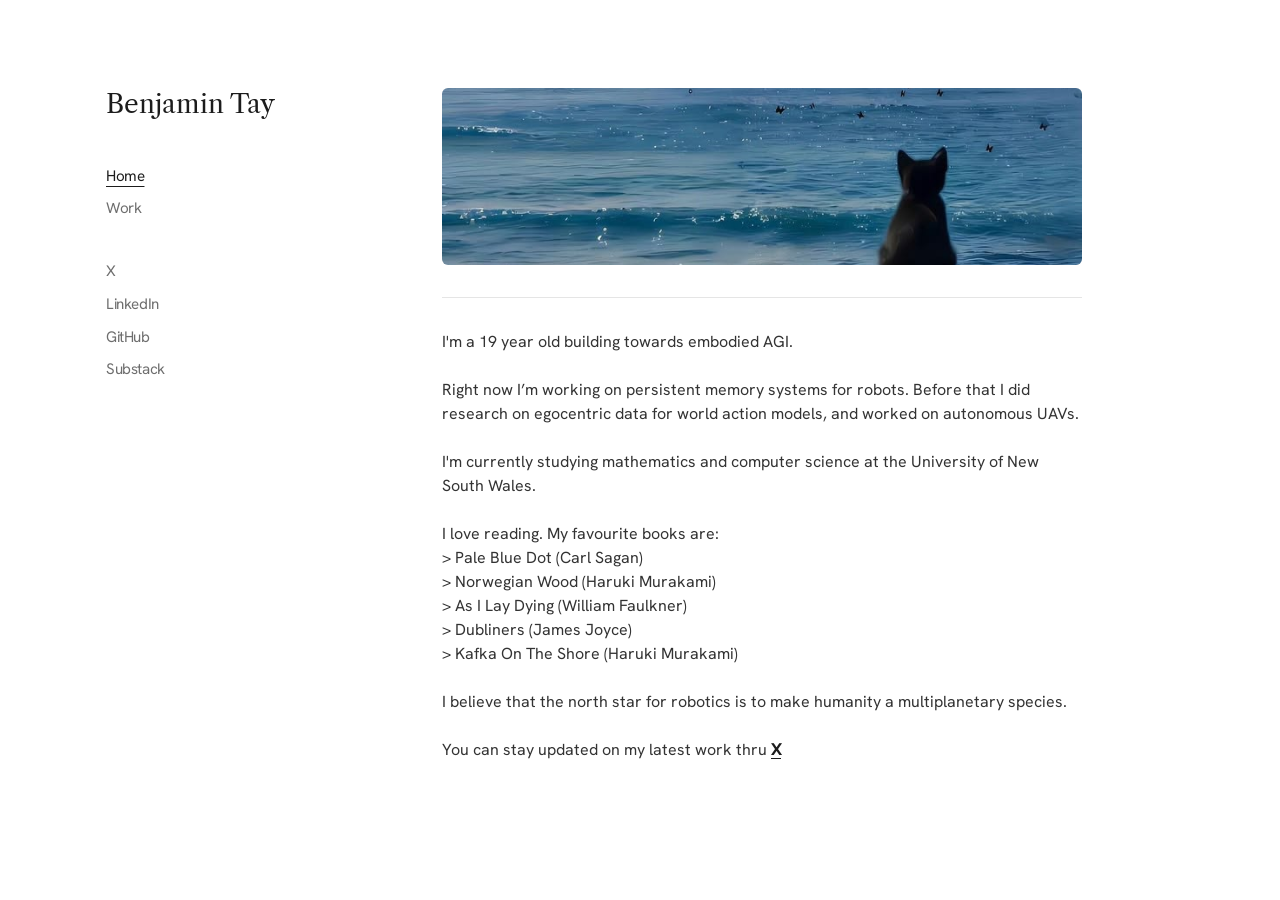
==== index.html @ 9c53ef59 "Redesign site: left sidebar layout, Work page with project popups - New Home and Work pages (Libre C" ====
<!doctype html>
<html lang="en">
<head>
  <meta charset="utf-8">
  <meta name="viewport" content="width=device-width, initial-scale=1">
  <meta name="description" content="The personal site of Benjamin Tay.">
  <title>Benjamin Tay</title>
  <link rel="preload" href="fonts/libre-caslon-text-400.woff2" as="font" type="font/woff2" crossorigin>
  <link rel="preload" href="fonts/hanken-grotesk-400.woff2" as="font" type="font/woff2" crossorigin>
  <link rel="stylesheet" href="styles.css">
</head>
<body>
  <div class="shell">
    <aside class="side">
      <h1 class="site-name">Benjamin Tay</h1>
      <nav class="nav-primary" aria-label="Primary">
        <a href="/" aria-current="page">Home</a>
        <a href="/work">Work</a>
      </nav>
      <nav class="nav-social" aria-label="Social">
        <a href="https://x.com/bennytay07" target="_blank" rel="noopener noreferrer">X</a>
        <a href="https://www.linkedin.com/in/benjamintay07" target="_blank" rel="noopener noreferrer">LinkedIn</a>
        <a href="https://github.com/bennytay" target="_blank" rel="noopener noreferrer">GitHub</a>
        <a href="https://substack.com/@bennytay" target="_blank" rel="noopener noreferrer">Substack</a>
      </nav>
    </aside>
    <main class="main home">
      <img class="hero" src="assets/home-cat.jpg" alt="A small black cat on a ledge, looking out over the ocean" width="736" height="552">
      <hr class="divider">
      <!-- CONTENT START: the writing below belongs to Benjamin. Don't rewrite it unless he asks. -->
      <p class="bio">I'm a 19 year old building towards embodied AGI.<br/><br/>Right now I’m working on persistent memory systems for robots. Before that I did research on egocentric data for world action models, and worked on autonomous UAVs.<br/><br/>I'm currently studying mathematics and computer science at the University of New South Wales.<br/><br/>I love reading. My favourite books are:<br/>&gt; Pale Blue Dot (Carl Sagan)<br/>&gt; Norwegian Wood (Haruki Murakami)<br/>&gt; As I Lay Dying (William Faulkner)<br/>&gt; Dubliners (James Joyce)<br/>&gt; Kafka On The Shore (Haruki Murakami)<br/><br/>I believe that the north star for robotics is to make humanity a multiplanetary species.<br/><br/>You can stay updated on my latest work thru <a href="https://x.com/bennytay07" target="_blank" rel="noopener noreferrer"><b>X</b></a></p>
      <!-- CONTENT END -->
    </main>
  </div>
</body>
</html>
---- styles.css ----
/* Fonts (self-hosted, SIL Open Font License — see fonts/) */
@font-face {
  font-family: "Libre Caslon Text";
  font-style: normal;
  font-weight: 400;
  font-display: swap;
  src: url("fonts/libre-caslon-text-400.woff2") format("woff2");
}
@font-face {
  font-family: "Libre Caslon Text";
  font-style: italic;
  font-weight: 400;
  font-display: swap;
  src: url("fonts/libre-caslon-text-400-italic.woff2") format("woff2");
}
@font-face {
  font-family: "Hanken Grotesk";
  font-style: normal;
  font-weight: 400;
  font-display: swap;
  src: url("fonts/hanken-grotesk-400.woff2") format("woff2");
}
@font-face {
  font-family: "Hanken Grotesk";
  font-style: normal;
  font-weight: 500;
  font-display: swap;
  src: url("fonts/hanken-grotesk-500.woff2") format("woff2");
}

:root {
  --ink: #1c1c1c;
  --body-ink: #333333;
  --soft-ink: #444444;
  --muted: #6e6e6e;
  --rule: #e5e5e5;
  --page: #ffffff;
  --serif: "Libre Caslon Text", Palatino, Georgia, serif;
  --sans: "Hanken Grotesk", "Helvetica Neue", Helvetica, Arial, sans-serif;
}

*,
*::before,
*::after {
  box-sizing: border-box;
}

html {
  -webkit-text-size-adjust: 100%;
}

body {
  margin: 0;
  background: var(--page);
  color: var(--ink);
  font-family: var(--sans);
  font-size: 16px;
  line-height: 1.75;
  -webkit-font-smoothing: antialiased;
}

body:has(dialog[open]) {
  overflow: hidden;
}

a {
  color: var(--ink);
  text-decoration: none;
}

a:hover {
  color: var(--ink);
}

img {
  display: block;
  max-width: 100%;
}

:focus-visible {
  outline: 2px solid var(--ink);
  outline-offset: 3px;
  border-radius: 2px;
}

/* Layout: sidebar + content */
.shell {
  max-width: 1180px;
  margin: 0 auto;
  padding: 24px 56px 80px;
  display: flex;
  flex-wrap: wrap;
  gap: 48px 96px;
  align-items: flex-start;
}

.side {
  flex: 1 1 200px;
  max-width: 240px;
  padding-top: 64px;
  display: flex;
  flex-direction: column;
}

.site-name {
  margin: 0;
  font-family: var(--serif);
  font-size: 26px;
  line-height: 1.25;
  font-weight: 400;
  color: var(--ink);
}

.nav-primary,
.nav-social {
  display: flex;
  flex-direction: column;
  gap: 2px;
}

.nav-primary {
  margin-top: 40px;
}

.nav-social {
  margin-top: 32px;
}

.nav-primary a,
.nav-social a {
  align-self: flex-start;
  padding: 4px 0;
  font-size: 15.2px;
  line-height: 1.5;
  letter-spacing: -0.025em;
  color: var(--muted);
  transition: color 150ms ease-out;
}

.nav-primary a:hover,
.nav-social a:hover {
  color: var(--ink);
}

.nav-primary a[aria-current="page"] {
  color: var(--ink);
  text-decoration: underline;
  text-decoration-color: var(--ink);
  text-underline-offset: 5px;
}

.main {
  flex: 999 1 560px;
  min-width: 0;
  max-width: 640px;
  padding-top: 64px;
  display: flex;
  flex-direction: column;
}

/* Sidebar stays put while the content scrolls (desktop only) */
@media (min-width: 968px) {
  .side {
    position: sticky;
    top: 0;
  }
}

/* Phones and narrow windows: sidebar stacks on top, spacing tightens */
@media (max-width: 967px) {
  .shell {
    padding: 24px 24px 64px;
    row-gap: 32px;
  }
  .side {
    padding-top: 16px;
  }
  .nav-primary {
    margin-top: 25px;
    gap: 0;
  }
  .nav-social {
    margin-top: 20px;
    gap: 0;
  }
  .nav-primary a,
  .nav-social a {
    padding: 3px 0;
  }
  .main {
    padding-top: 0;
  }
}

/* Home */
.home {
  gap: 32px;
}

.hero {
  width: 100%;
  height: 177px;
  object-fit: cover;
  object-position: center 80%;
  border-radius: 6px;
}

.divider {
  margin: 0;
  border: 0;
  border-top: 1px solid var(--rule);
  width: 100%;
}

.bio {
  margin: 0;
  line-height: 1.5;
  color: var(--body-ink);
}

.bio a {
  color: var(--ink);
  text-decoration: underline;
  text-underline-offset: 3px;
}

/* Work */
.work {
  max-width: 760px;
  gap: 56px;
}

.page-title {
  margin: 0;
  font-family: var(--serif);
  font-size: 27px;
  line-height: 1.4;
  font-weight: 400;
}

.section {
  display: flex;
  flex-direction: column;
  gap: 8px;
}

.section-title {
  margin: 0;
  font-family: var(--serif);
  font-size: 20px;
  line-height: 1.4;
  font-weight: 400;
}

.list {
  display: flex;
  flex-direction: column;
  border-bottom: 1px solid var(--rule);
}

.item {
  display: flex;
  flex-wrap: wrap;
  gap: 20px 32px;
  padding: 32px 0;
  border-top: 1px solid var(--rule);
  color: inherit;
}

a.item {
  cursor: pointer;
}

.thumb {
  flex: 1 1 220px;
  max-width: 280px;
  aspect-ratio: 16 / 10;
  border: 1px solid var(--rule);
  border-radius: 6px;
  overflow: hidden;
  background: #ffffff;
  transition: border-color 150ms ease-out;
}

.thumb img {
  width: 100%;
  height: 100%;
  object-fit: cover;
}

.thumb.dark {
  background: #111111;
}

.thumb.contain img {
  object-fit: contain;
}

.thumb.top img {
  object-position: center top;
}

.item-text {
  flex: 999 1 300px;
  min-width: 0;
  display: flex;
  flex-direction: column;
  gap: 6px;
}

.item-title {
  margin: 0;
  font-family: var(--serif);
  font-size: 19px;
  line-height: 1.4;
  font-weight: 400;
  color: var(--ink);
}

.item-desc {
  margin: 0;
  color: var(--soft-ink);
  font-size: 15px;
  line-height: 1.65;
}

.item-links {
  display: flex;
  flex-wrap: wrap;
  gap: 16px;
  font-size: 14px;
  letter-spacing: -0.02em;
}

.item-links a,
.more {
  color: var(--muted);
  transition: color 150ms ease-out;
}

.item-links a:hover,
a.item:hover .more {
  color: var(--ink);
}

a.item:hover .thumb {
  border-color: #9a9a9a;
}

.more {
  font-size: 14px;
  letter-spacing: -0.02em;
}

/* Project popups */
.dlg {
  width: calc(100% - 32px);
  max-width: 680px;
  max-height: calc(100% - 112px);
  margin: 56px auto;
  padding: 0;
  border: 0;
  border-radius: 10px;
  background: #ffffff;
  color: var(--ink);
  box-shadow: 0 24px 64px rgba(0, 0, 0, 0.18);
  overflow: auto;
  overscroll-behavior: contain;
}

.dlg:focus,
.dlg:focus-visible {
  outline: none;
}

.dlg::backdrop {
  background: rgba(28, 28, 28, 0.45);
}

.dlg-body {
  position: relative;
  padding: 44px 44px 40px;
  display: flex;
  flex-direction: column;
  gap: 24px;
}

.dlg-close {
  position: absolute;
  top: 12px;
  right: 12px;
  width: 44px;
  height: 44px;
  display: flex;
  align-items: center;
  justify-content: center;
  appearance: none;
  background: none;
  border: 0;
  border-radius: 8px;
  cursor: pointer;
  color: var(--muted);
}

.dlg-close:hover {
  color: var(--ink);
}

.dlg-title {
  margin: 0;
  padding-right: 32px;
  display: flex;
  align-items: center;
  flex-wrap: wrap;
  column-gap: 10px;
  font-family: var(--serif);
  font-size: 28px;
  line-height: 1.3;
  font-weight: 400;
}

.icon-link {
  display: inline-flex;
  width: 24px;
  height: 24px;
  color: var(--muted);
  transition: color 150ms ease-out;
}

.icon-link:hover {
  color: var(--ink);
}

.icon-link svg {
  width: 100%;
  height: 100%;
  fill: currentColor;
}

.icon-link svg.stroke {
  fill: none;
  stroke: currentColor;
  stroke-width: 1.8;
  stroke-linecap: round;
  stroke-linejoin: round;
}

.icon-link.small {
  width: 16px;
  height: 16px;
  margin-right: 6px;
  vertical-align: -0.15em;
}

.dlg-img {
  width: 100%;
  height: auto;
  border: 1px solid var(--rule);
  border-radius: 6px;
}

.dlg-list {
  margin: 0;
  padding-left: 18px;
  font-size: 15.5px;
  line-height: 1.7;
  color: var(--body-ink);
  display: flex;
  flex-direction: column;
  gap: 8px;
}

.dlg-list a,
.dlg-note a {
  color: var(--ink);
  text-decoration: underline;
  text-underline-offset: 3px;
  text-decoration-color: #c8c8c8;
}

.dlg-note {
  margin: 0;
  font-size: 15px;
  line-height: 1.7;
  color: var(--muted);
}

@media (max-width: 600px) {
  .dlg {
    margin: 16px auto;
    max-height: calc(100% - 32px);
  }
  .dlg-body {
    padding: 36px 22px 28px;
  }
  .dlg-title {
    font-size: 24px;
  }
}

@media (prefers-reduced-motion: reduce) {
  * {
    transition: none !important;
  }
}
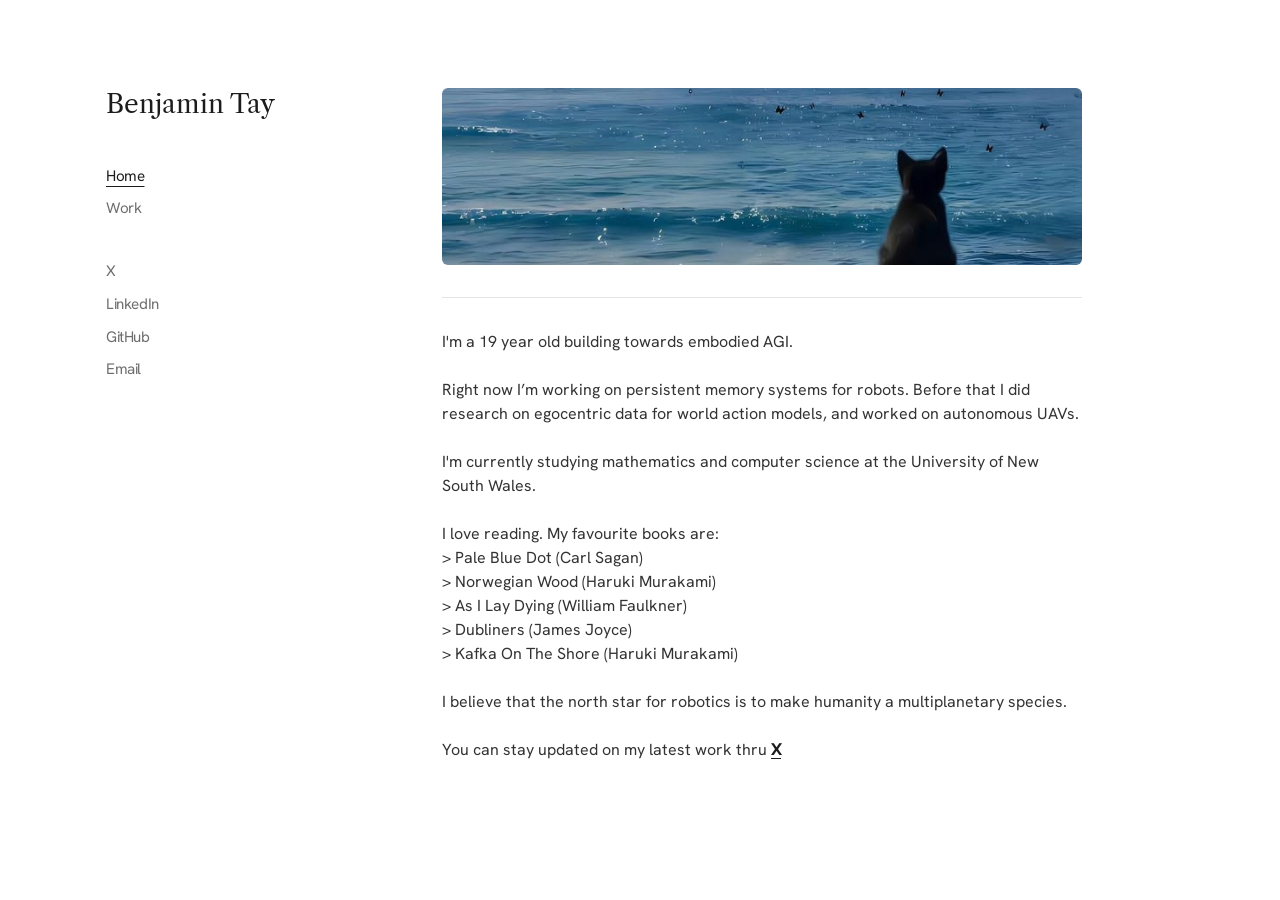
==== commit 70588c96: "Work page: link icons next to every title; swap Substack for Email - Projects and hackathons show th" ====
--- a/index.html
+++ b/index.html
@@ -21,7 +21,7 @@
         <a href="https://x.com/bennytay07" target="_blank" rel="noopener noreferrer">X</a>
         <a href="https://www.linkedin.com/in/benjamintay07" target="_blank" rel="noopener noreferrer">LinkedIn</a>
         <a href="https://github.com/bennytay" target="_blank" rel="noopener noreferrer">GitHub</a>
-        <a href="https://substack.com/@bennytay" target="_blank" rel="noopener noreferrer">Substack</a>
+        <a href="mailto:benjamintay07@gmail.com">Email</a>
       </nav>
     </aside>
     <main class="main home">
--- a/styles.css
+++ b/styles.css
@@ -267,7 +267,7 @@
   color: inherit;
 }
 
-a.item {
+.item.clickable {
   cursor: pointer;
 }
 
@@ -310,6 +310,10 @@
 
 .item-title {
   margin: 0;
+  display: flex;
+  align-items: center;
+  flex-wrap: wrap;
+  column-gap: 8px;
   font-family: var(--serif);
   font-size: 19px;
   line-height: 1.4;
@@ -324,26 +328,25 @@
   line-height: 1.65;
 }
 
-.item-links {
-  display: flex;
-  flex-wrap: wrap;
-  gap: 16px;
-  font-size: 14px;
-  letter-spacing: -0.02em;
-}
-
-.item-links a,
+.title-link {
+  color: var(--ink);
+}
+
+.title-link + .icon-link,
+.item-title > span + .icon-link {
+  margin-left: 2px;
+}
+
 .more {
   color: var(--muted);
   transition: color 150ms ease-out;
 }
 
-.item-links a:hover,
-a.item:hover .more {
-  color: var(--ink);
-}
-
-a.item:hover .thumb {
+.item.clickable:hover .more {
+  color: var(--ink);
+}
+
+.item.clickable:hover .thumb {
   border-color: #9a9a9a;
 }
 
@@ -445,6 +448,11 @@
   stroke-linejoin: round;
 }
 
+.icon-link.sm {
+  width: 17px;
+  height: 17px;
+}
+
 .icon-link.small {
   width: 16px;
   height: 16px;
